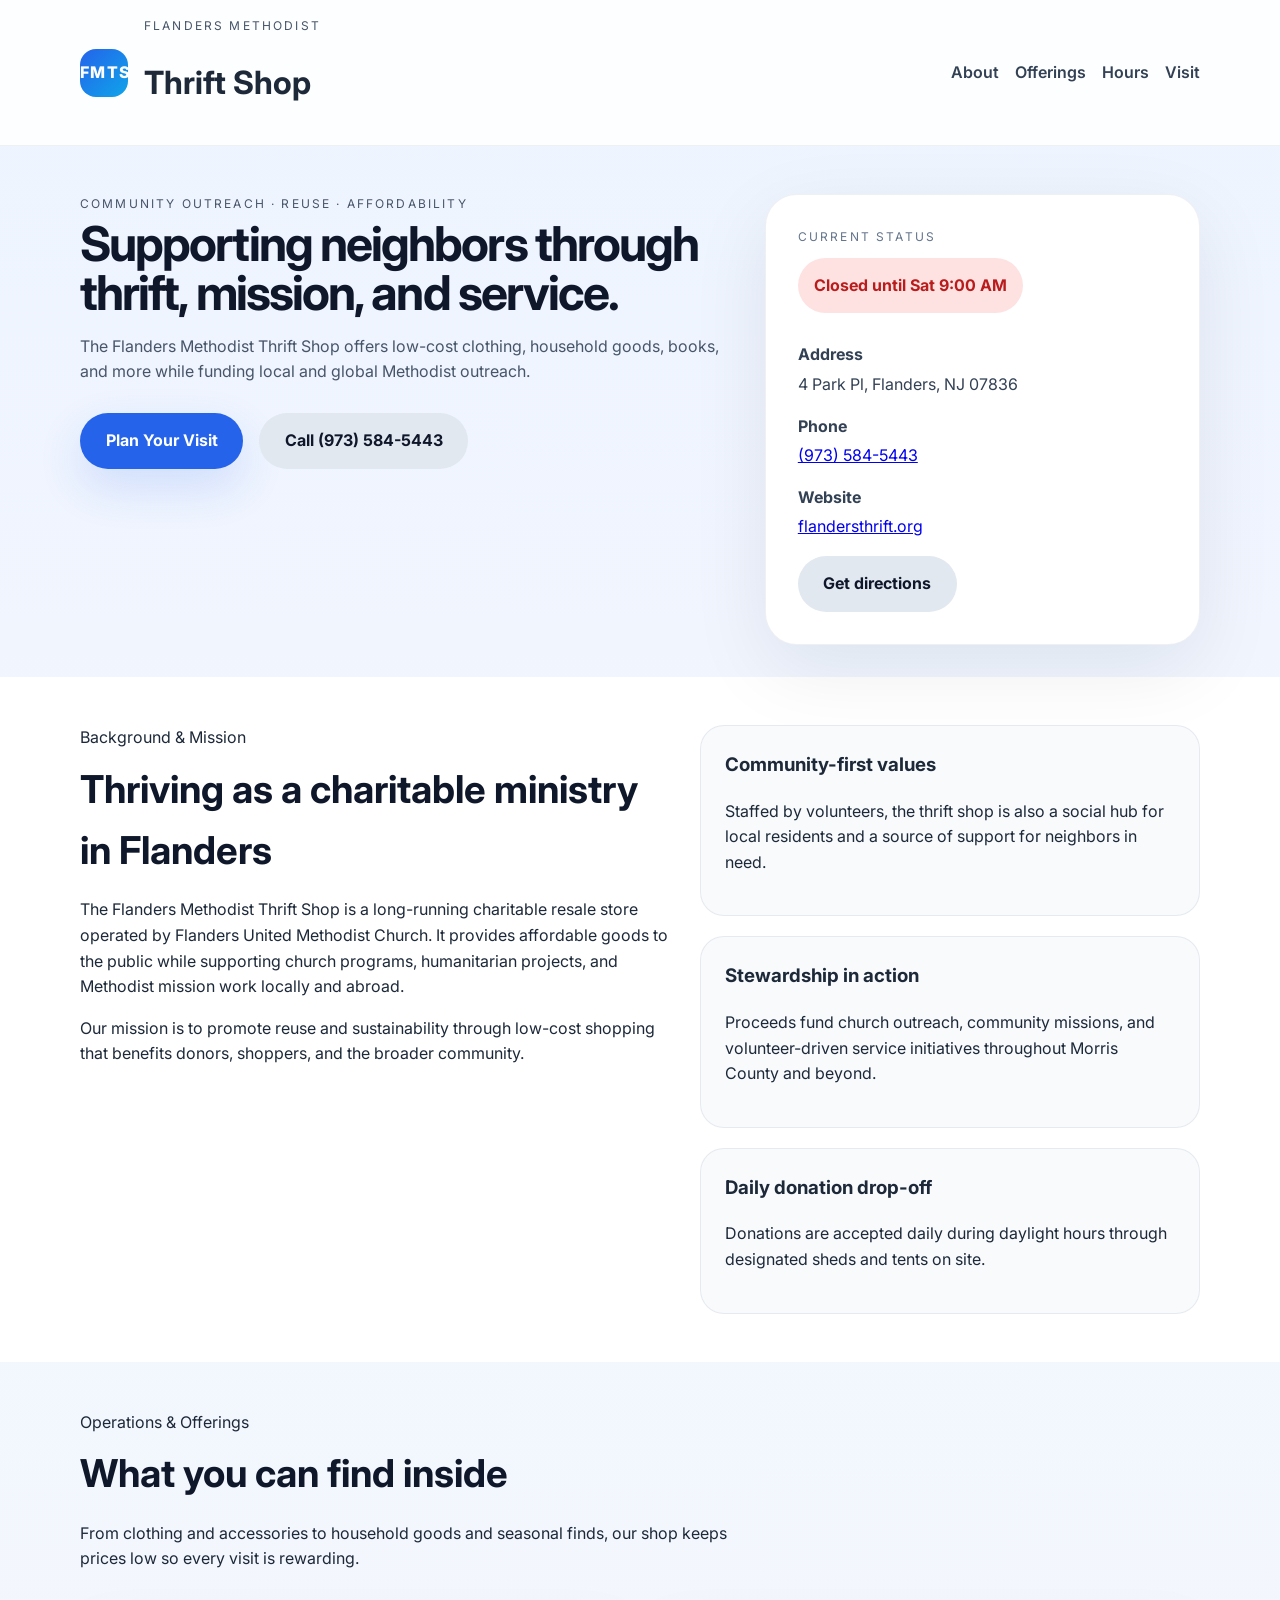
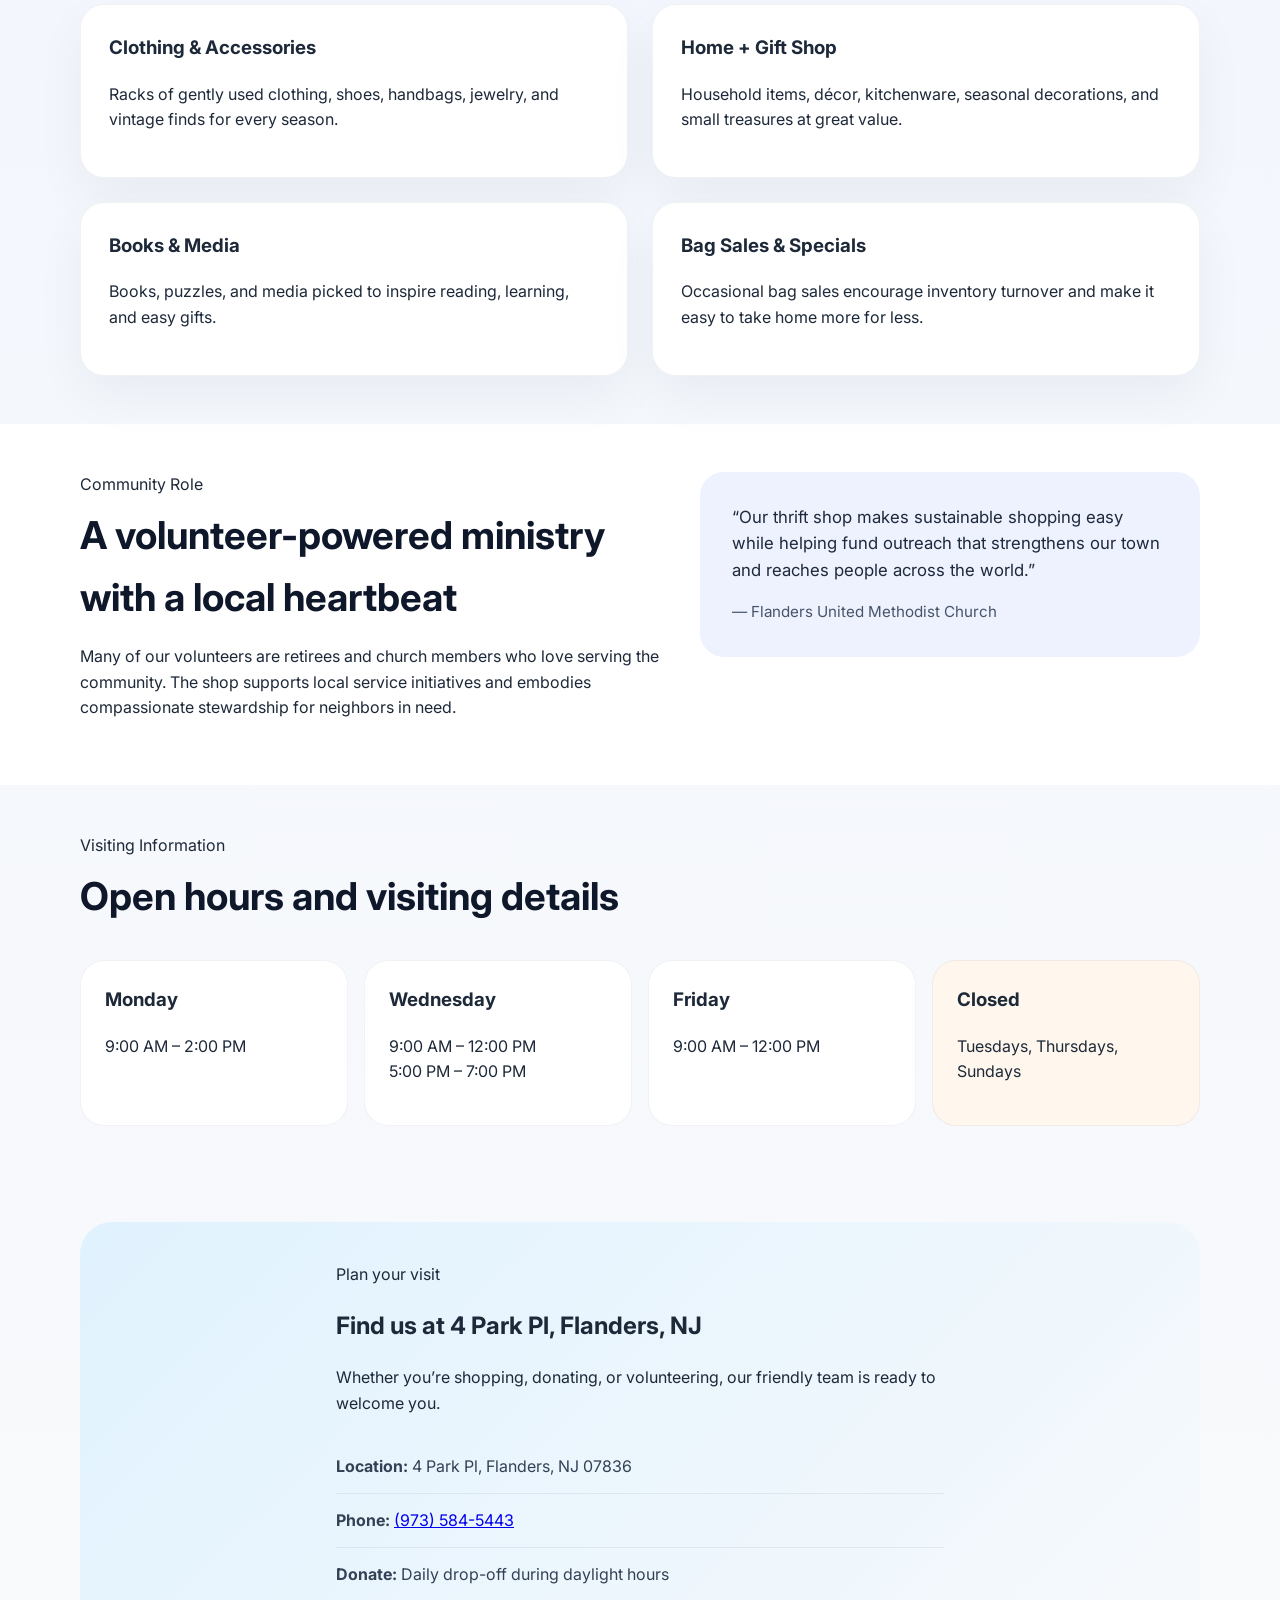
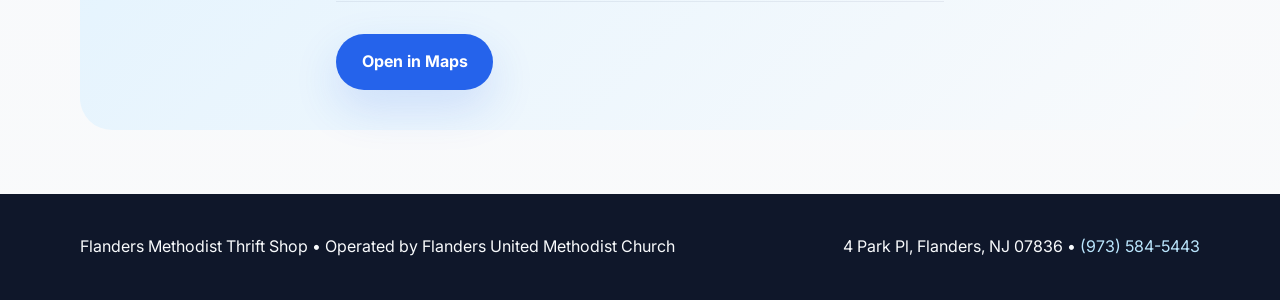
==== index.html @ 090858a4 "Add files via upload" ====
﻿<!DOCTYPE html>
<html lang="en">
<head>
  <meta charset="UTF-8" />
  <meta name="viewport" content="width=device-width, initial-scale=1.0" />
  <title>Flanders Methodist Thrift Shop</title>
  <meta name="description" content="Affordable thrift shopping and community outreach at the Flanders Methodist Thrift Shop in Flanders, NJ." />
  <link rel="preconnect" href="https://fonts.googleapis.com" />
  <link rel="preconnect" href="https://fonts.gstatic.com" crossorigin />
  <link href="https://fonts.googleapis.com/css2?family=Inter:wght@400;500;600;700;800&display=swap" rel="stylesheet" />
  <link rel="stylesheet" href="style.css" />
</head>
<body>
  <header class="site-header">
    <div class="container header-inner">
      <div class="brand">
        <div class="logo">FMTS</div>
        <div>
          <p class="eyebrow">Flanders Methodist</p>
          <h1>Thrift Shop</h1>
        </div>
      </div>
      <nav class="site-nav" aria-label="Primary">
        <a href="#about">About</a>
        <a href="#offerings">Offerings</a>
        <a href="#hours">Hours</a>
        <a href="#visit">Visit</a>
      </nav>
    </div>
  </header>

  <main>
    <section class="hero">
      <div class="container hero-grid">
        <div class="hero-copy">
          <p class="eyebrow">Community outreach · reuse · affordability</p>
          <h2>Supporting neighbors through thrift, mission, and service.</h2>
          <p>The Flanders Methodist Thrift Shop offers low-cost clothing, household goods, books, and more while funding local and global Methodist outreach.</p>
          <div class="hero-actions">
            <a class="button button-primary" href="#visit">Plan Your Visit</a>
            <a class="button button-secondary" href="tel:+19735845443">Call (973) 584-5443</a>
          </div>
        </div>

        <aside class="status-card">
          <p class="status-label">Current status</p>
          <div class="status-value status-closed">Closed until Sat 9:00 AM</div>
          <div class="info-block">
            <p><strong>Address</strong></p>
            <p>4 Park Pl, Flanders, NJ 07836</p>
          </div>
          <div class="info-block">
            <p><strong>Phone</strong></p>
            <p><a href="tel:+19735845443">(973) 584-5443</a></p>
          </div>
          <div class="info-block">
            <p><strong>Website</strong></p>
            <p><a href="https://www.flandersthrift.org">flandersthrift.org</a></p>
          </div>
          <a class="button button-map" href="https://www.google.com/maps/search/?api=1&query=4+Park+Pl+Flanders+NJ+07836" target="_blank" rel="noreferrer">Get directions</a>
        </aside>
      </div>
    </section>

    <section id="about" class="section section-alt">
      <div class="container section-grid">
        <div>
          <span class="section-label">Background & Mission</span>
          <h2>Thriving as a charitable ministry in Flanders</h2>
          <p>The Flanders Methodist Thrift Shop is a long-running charitable resale store operated by Flanders United Methodist Church. It provides affordable goods to the public while supporting church programs, humanitarian projects, and Methodist mission work locally and abroad.</p>
          <p>Our mission is to promote reuse and sustainability through low-cost shopping that benefits donors, shoppers, and the broader community.</p>
        </div>
        <div class="feature-list">
          <article class="feature">
            <h3>Community-first values</h3>
            <p>Staffed by volunteers, the thrift shop is also a social hub for local residents and a source of support for neighbors in need.</p>
          </article>
          <article class="feature">
            <h3>Stewardship in action</h3>
            <p>Proceeds fund church outreach, community missions, and volunteer-driven service initiatives throughout Morris County and beyond.</p>
          </article>
          <article class="feature">
            <h3>Daily donation drop-off</h3>
            <p>Donations are accepted daily during daylight hours through designated sheds and tents on site.</p>
          </article>
        </div>
      </div>
    </section>

    <section id="offerings" class="section">
      <div class="container">
        <div class="section-header">
          <span class="section-label">Operations & Offerings</span>
          <h2>What you can find inside</h2>
          <p>From clothing and accessories to household goods and seasonal finds, our shop keeps prices low so every visit is rewarding.</p>
        </div>
        <div class="cards-grid">
          <article class="card">
            <h3>Clothing & Accessories</h3>
            <p>Racks of gently used clothing, shoes, handbags, jewelry, and vintage finds for every season.</p>
          </article>
          <article class="card">
            <h3>Home + Gift Shop</h3>
            <p>Household items, décor, kitchenware, seasonal decorations, and small treasures at great value.</p>
          </article>
          <article class="card">
            <h3>Books & Media</h3>
            <p>Books, puzzles, and media picked to inspire reading, learning, and easy gifts.</p>
          </article>
          <article class="card">
            <h3>Bag Sales & Specials</h3>
            <p>Occasional bag sales encourage inventory turnover and make it easy to take home more for less.</p>
          </article>
        </div>
      </div>
    </section>

    <section class="section section-alt">
      <div class="container section-grid">
        <div>
          <span class="section-label">Community Role</span>
          <h2>A volunteer-powered ministry with a local heartbeat</h2>
          <p>Many of our volunteers are retirees and church members who love serving the community. The shop supports local service initiatives and embodies compassionate stewardship for neighbors in need.</p>
        </div>
        <div class="community-quote">
          <p>“Our thrift shop makes sustainable shopping easy while helping fund outreach that strengthens our town and reaches people across the world.”</p>
          <footer>— Flanders United Methodist Church</footer>
        </div>
      </div>
    </section>

    <section id="hours" class="section">
      <div class="container">
        <div class="section-header">
          <span class="section-label">Visiting Information</span>
          <h2>Open hours and visiting details</h2>
        </div>
        <div class="hours-grid">
          <article class="hours-card">
            <h3>Monday</h3>
            <p>9:00 AM – 2:00 PM</p>
          </article>
          <article class="hours-card">
            <h3>Wednesday</h3>
            <p>9:00 AM – 12:00 PM<br />5:00 PM – 7:00 PM</p>
          </article>
          <article class="hours-card">
            <h3>Friday</h3>
            <p>9:00 AM – 12:00 PM</p>
          </article>
          <article class="hours-card hours-closed">
            <h3>Closed</h3>
            <p>Tuesdays, Thursdays, Sundays</p>
          </article>
        </div>
      </div>
    </section>

    <section id="visit" class="section section-visit">
      <div class="container visit-panel">
        <div>
          <span class="section-label">Plan your visit</span>
          <h2>Find us at 4 Park Pl, Flanders, NJ</h2>
          <p>Whether you’re shopping, donating, or volunteering, our friendly team is ready to welcome you.</p>
          <ul class="visit-list">
            <li><strong>Location:</strong> 4 Park Pl, Flanders, NJ 07836</li>
            <li><strong>Phone:</strong> <a href="tel:+19735845443">(973) 584-5443</a></li>
            <li><strong>Donate:</strong> Daily drop-off during daylight hours</li>
          </ul>
          <a class="button button-primary" href="https://www.google.com/maps/search/?api=1&query=4+Park+Pl+Flanders+NJ+07836" target="_blank" rel="noreferrer">Open in Maps</a>
        </div>
      </div>
    </section>
  </main>

  <footer class="site-footer">
    <div class="container footer-inner">
      <p>Flanders Methodist Thrift Shop • Operated by Flanders United Methodist Church</p>
      <p>4 Park Pl, Flanders, NJ 07836 • <a href="tel:+19735845443">(973) 584-5443</a></p>
    </div>
  </footer>
</body>
</html>
---- style.css ----
﻿:root {
  color-scheme: light;
  font-family: 'Inter', system-ui, -apple-system, BlinkMacSystemFont, 'Segoe UI', sans-serif;
  line-height: 1.6;
  color: #1d2939;
  background: #f5f7fb;
}
* {
  box-sizing: border-box;
}
html {
  scroll-behavior: smooth;
}
body {
  margin: 0;
  min-height: 100vh;
  background: linear-gradient(180deg, #eef4ff 0%, #f9fafb 100%);
}
img {
  max-width: 100%;
  display: block;
}
button,
a {
  font: inherit;
}
.container {
  width: min(1120px, calc(100% - 2rem));
  margin: 0 auto;
}
.site-header {
  padding: 1rem 0;
  position: sticky;
  top: 0;
  z-index: 10;
  backdrop-filter: blur(10px);
  background: rgba(255, 255, 255, 0.86);
  border-bottom: 1px solid rgba(15, 23, 42, 0.06);
}
.header-inner {
  display: flex;
  align-items: center;
  justify-content: space-between;
  gap: 1rem;
}
.brand {
  display: flex;
  align-items: center;
  gap: 1rem;
}
.logo {
  width: 3rem;
  height: 3rem;
  border-radius: 1rem;
  display: grid;
  place-items: center;
  background: linear-gradient(135deg, #2563eb 0%, #0ea5e9 100%);
  color: #fff;
  font-weight: 800;
  letter-spacing: 0.08em;
}
.eyebrow {
  text-transform: uppercase;
  font-size: 0.75rem;
  letter-spacing: 0.18em;
  color: #475569;
  margin: 0 0 0.4rem;
}
.site-nav {
  display: flex;
  flex-wrap: wrap;
  gap: 1rem;
}
.site-nav a {
  color: #334155;
  text-decoration: none;
  font-weight: 600;
}
.site-nav a:hover {
  color: #0f172a;
}
.hero {
  padding: 3rem 0 2rem;
}
.hero-grid {
  display: grid;
  grid-template-columns: 1.5fr 1fr;
  gap: 2rem;
  align-items: start;
}
.hero-copy h2 {
  margin: 0;
  font-size: clamp(2rem, 4vw, 3rem);
  line-height: 1.02;
  letter-spacing: -0.04em;
  color: #0f172a;
}
.hero-copy p {
  max-width: 46rem;
  color: #475569;
}
.hero-actions {
  display: flex;
  flex-wrap: wrap;
  gap: 1rem;
  margin-top: 1.75rem;
}
.button {
  display: inline-flex;
  align-items: center;
  justify-content: center;
  padding: 0.95rem 1.6rem;
  border-radius: 999px;
  font-weight: 700;
  text-decoration: none;
  transition: transform 0.2s ease, box-shadow 0.2s ease, background-color 0.2s ease;
}
.button:hover {
  transform: translateY(-1px);
}
.button-primary {
  background: #2563eb;
  color: white;
  box-shadow: 0 18px 45px rgba(37, 99, 235, 0.16);
}
.button-secondary,
.button-map {
  background: #e2e8f0;
  color: #0f172a;
}
.button-secondary:hover,
.button-map:hover {
  background: #cbd5e1;
}
.status-card {
  padding: 2rem;
  border-radius: 2rem;
  background: white;
  box-shadow: 0 24px 80px rgba(15, 23, 42, 0.08);
  border: 1px solid rgba(148, 163, 184, 0.16);
}
.status-label {
  text-transform: uppercase;
  letter-spacing: 0.18em;
  font-size: 0.75rem;
  color: #64748b;
  margin: 0 0 0.75rem;
}
.status-value {
  display: inline-flex;
  padding: 0.9rem 1rem;
  border-radius: 999px;
  font-weight: 700;
  background: #f8fafc;
  color: #334155;
  margin-bottom: 1.6rem;
}
.status-closed {
  background: #fee2e2;
  color: #b91c1c;
}
.info-block {
  margin-bottom: 1rem;
}
.info-block p {
  margin: 0.25rem 0 0;
  color: #334155;
}
.section {
  padding: 3rem 0;
}
.section-alt {
  background: #ffffff;
}
.section-header {
  max-width: 42rem;
  margin-bottom: 2rem;
}
.section-header h2,
.section-grid h2 {
  margin: 0.5rem 0 1rem;
  font-size: clamp(1.75rem, 3vw, 2.5rem);
  color: #0f172a;
}
.section-grid {
  display: grid;
  grid-template-columns: minmax(0, 1fr) minmax(280px, 0.85fr);
  gap: 2rem;
  align-items: start;
}
.feature-list {
  display: grid;
  gap: 1.25rem;
}
.feature {
  padding: 1.5rem;
  background: #f8fafc;
  border-radius: 1.5rem;
  border: 1px solid rgba(148, 163, 184, 0.18);
}
.feature h3 {
  margin-top: 0;
}
.cards-grid {
  display: grid;
  grid-template-columns: repeat(2, minmax(0, 1fr));
  gap: 1.5rem;
}
.card {
  background: white;
  padding: 1.75rem;
  border-radius: 1.5rem;
  box-shadow: 0 20px 50px rgba(15, 23, 42, 0.05);
  border: 1px solid rgba(148, 163, 184, 0.14);
}
.card h3 {
  margin-top: 0;
}
.community-quote {
  padding: 2rem;
  background: #eef2ff;
  border-radius: 1.5rem;
  display: flex;
  flex-direction: column;
  justify-content: center;
}
.community-quote p {
  margin: 0 0 1rem;
  color: #1e293b;
  font-size: 1.05rem;
}
.community-quote footer {
  color: #475569;
  font-size: 0.95rem;
}
.hours-grid {
  display: grid;
  grid-template-columns: repeat(4, minmax(0, 1fr));
  gap: 1rem;
}
.hours-card {
  background: white;
  padding: 1.5rem;
  border-radius: 1.5rem;
  border: 1px solid rgba(148, 163, 184, 0.14);
}
.hours-card h3 {
  margin-top: 0;
}
.hours-closed {
  background: #fff7ed;
}
.section-visit {
  padding-bottom: 4rem;
}
.visit-panel {
  padding: 2.5rem;
  border-radius: 2rem;
  background: linear-gradient(135deg, #e0f2fe 0%, #f8fafc 100%);
  display: grid;
  place-items: center;
}
.visit-panel div {
  max-width: 38rem;
}
.visit-list {
  list-style: none;
  padding: 0;
  margin: 1.5rem 0 2rem;
}
.visit-list li {
  padding: 0.85rem 0;
  border-bottom: 1px solid rgba(148, 163, 184, 0.18);
  color: #334155;
}
.site-footer {
  padding: 1.5rem 0;
  background: #0f172a;
  color: #f8fafc;
}
.footer-inner {
  display: flex;
  flex-wrap: wrap;
  gap: 1rem;
  justify-content: space-between;
  align-items: center;
}
.site-footer a {
  color: #bae6fd;
  text-decoration: none;
}
@media (max-width: 900px) {
  .hero-grid,
  .section-grid,
  .hours-grid,
  .cards-grid {
    grid-template-columns: 1fr;
  }
  .header-inner {
    flex-direction: column;
    align-items: flex-start;
  }
  .site-nav {
    width: 100%;
    justify-content: flex-start;
  }
  .hero-copy p {
    max-width: 100%;
  }
  .status-card,
  .visit-panel {
    width: 100%;
  }
}
@media (max-width: 640px) {
  .container {
    width: min(100%, calc(100% - 1.5rem));
  }
  .button {
    width: 100%;
  }
  .site-nav {
    gap: 0.75rem;
  }
  .site-nav a {
    display: inline-block;
    padding: 0.5rem 0;
  }
  .hero {
    padding: 2rem 0 1rem;
  }
  .section {
    padding: 2rem 0;
  }
  .visit-panel {
    padding: 1.5rem;
  }
  .section-header {
    margin-bottom: 1.5rem;
  }
}
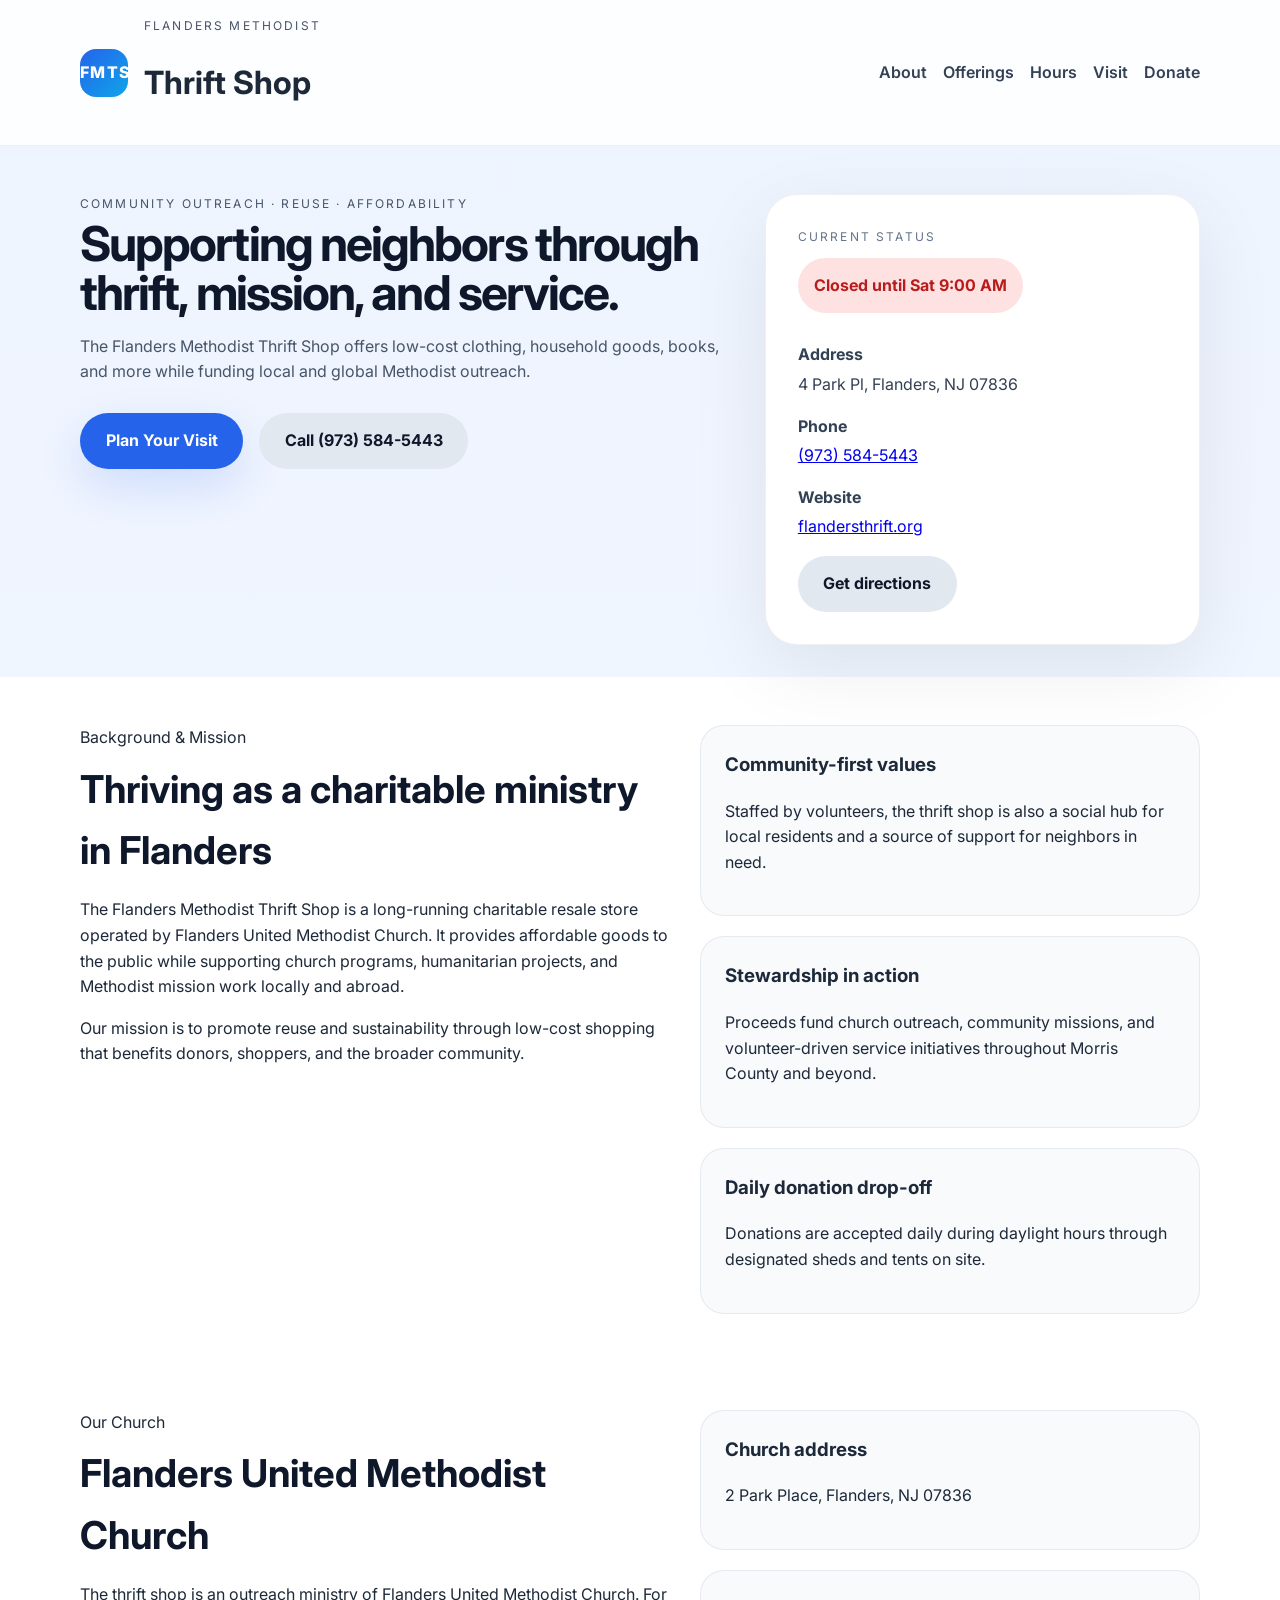
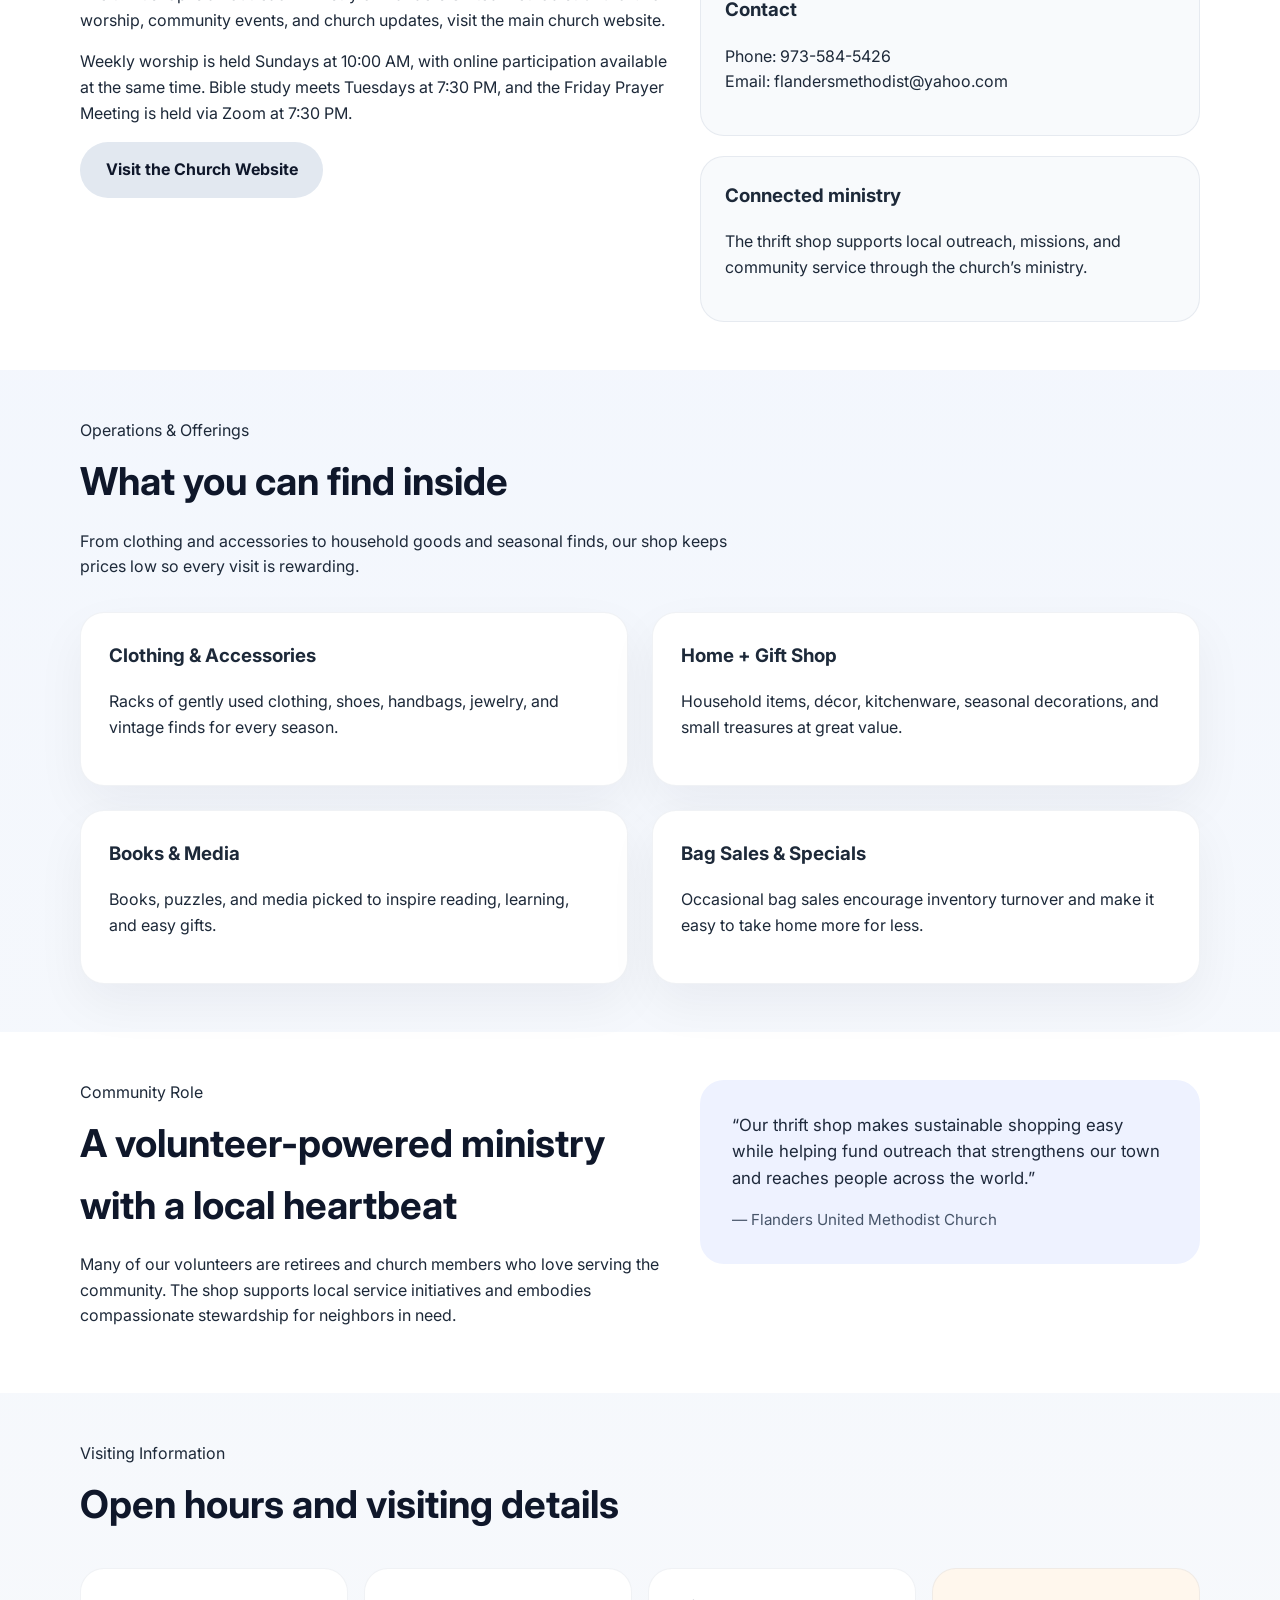
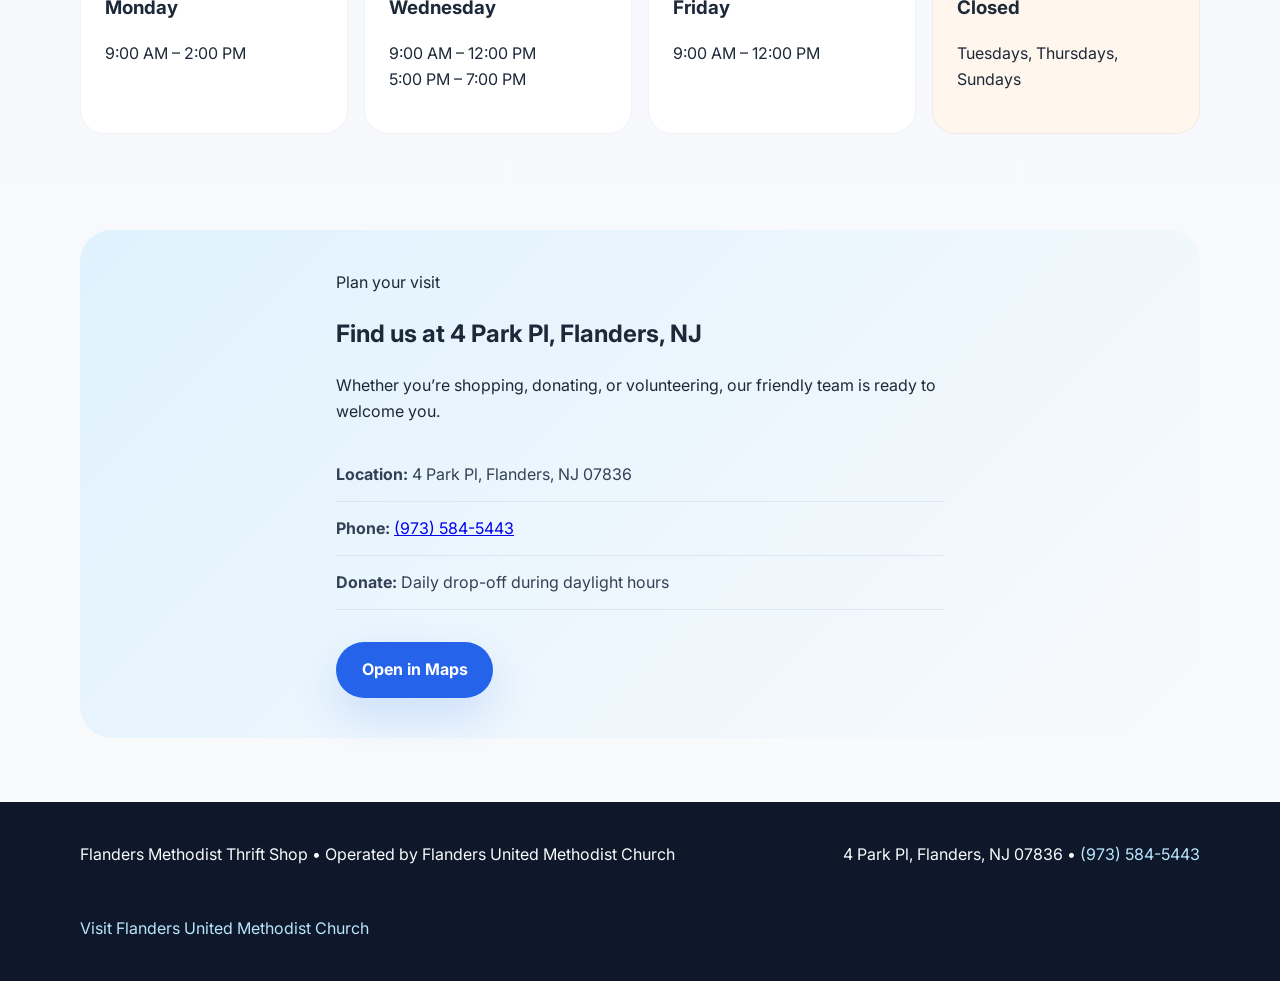
==== commit 4d6ba383: "Add files via upload" ====
--- a/index.html
+++ b/index.html
@@ -25,6 +25,7 @@
         <a href="#offerings">Offerings</a>
         <a href="#hours">Hours</a>
         <a href="#visit">Visit</a>
+        <a href="donation.html">Donate</a>
       </nav>
     </div>
   </header>
@@ -87,6 +88,32 @@
       </div>
     </section>
 
+    <section id="church" class="section section-alt">
+      <div class="container section-grid">
+        <div>
+          <span class="section-label">Our Church</span>
+          <h2>Flanders United Methodist Church</h2>
+          <p>The thrift shop is an outreach ministry of Flanders United Methodist Church. For worship, community events, and church updates, visit the main church website.</p>
+          <p>Weekly worship is held Sundays at 10:00 AM, with online participation available at the same time. Bible study meets Tuesdays at 7:30 PM, and the Friday Prayer Meeting is held via Zoom at 7:30 PM.</p>
+          <p><a class="button button-secondary" href="https://flandersmethodist.org" target="_blank" rel="noreferrer">Visit the Church Website</a></p>
+        </div>
+        <div class="feature-list">
+          <article class="feature">
+            <h3>Church address</h3>
+            <p>2 Park Place, Flanders, NJ 07836</p>
+          </article>
+          <article class="feature">
+            <h3>Contact</h3>
+            <p>Phone: 973-584-5426<br>Email: flandersmethodist@yahoo.com</p>
+          </article>
+          <article class="feature">
+            <h3>Connected ministry</h3>
+            <p>The thrift shop supports local outreach, missions, and community service through the church’s ministry.</p>
+          </article>
+        </div>
+      </div>
+    </section>
+
     <section id="offerings" class="section">
       <div class="container">
         <div class="section-header">
@@ -177,6 +204,7 @@
     <div class="container footer-inner">
       <p>Flanders Methodist Thrift Shop • Operated by Flanders United Methodist Church</p>
       <p>4 Park Pl, Flanders, NJ 07836 • <a href="tel:+19735845443">(973) 584-5443</a></p>
+      <p><a href="https://flandersmethodist.org" target="_blank" rel="noreferrer">Visit Flanders United Methodist Church</a></p>
     </div>
   </footer>
 </body>
